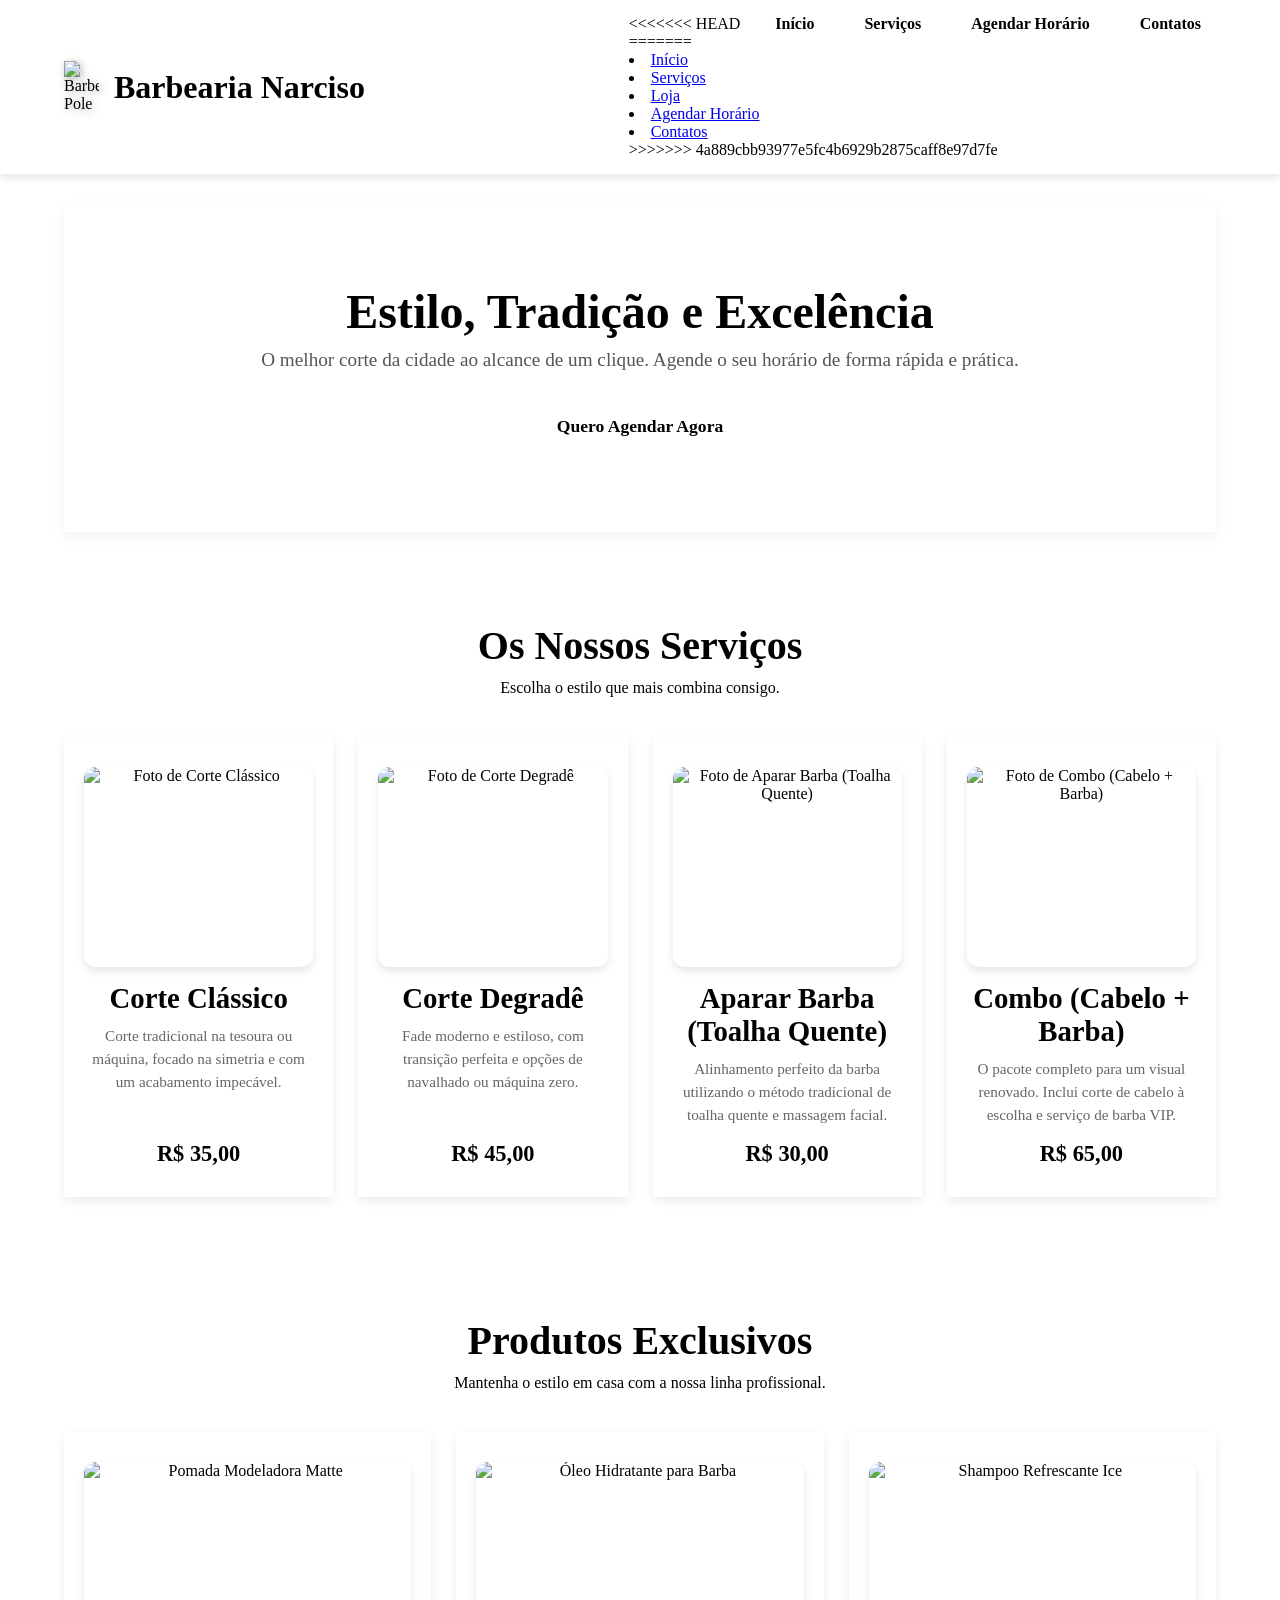
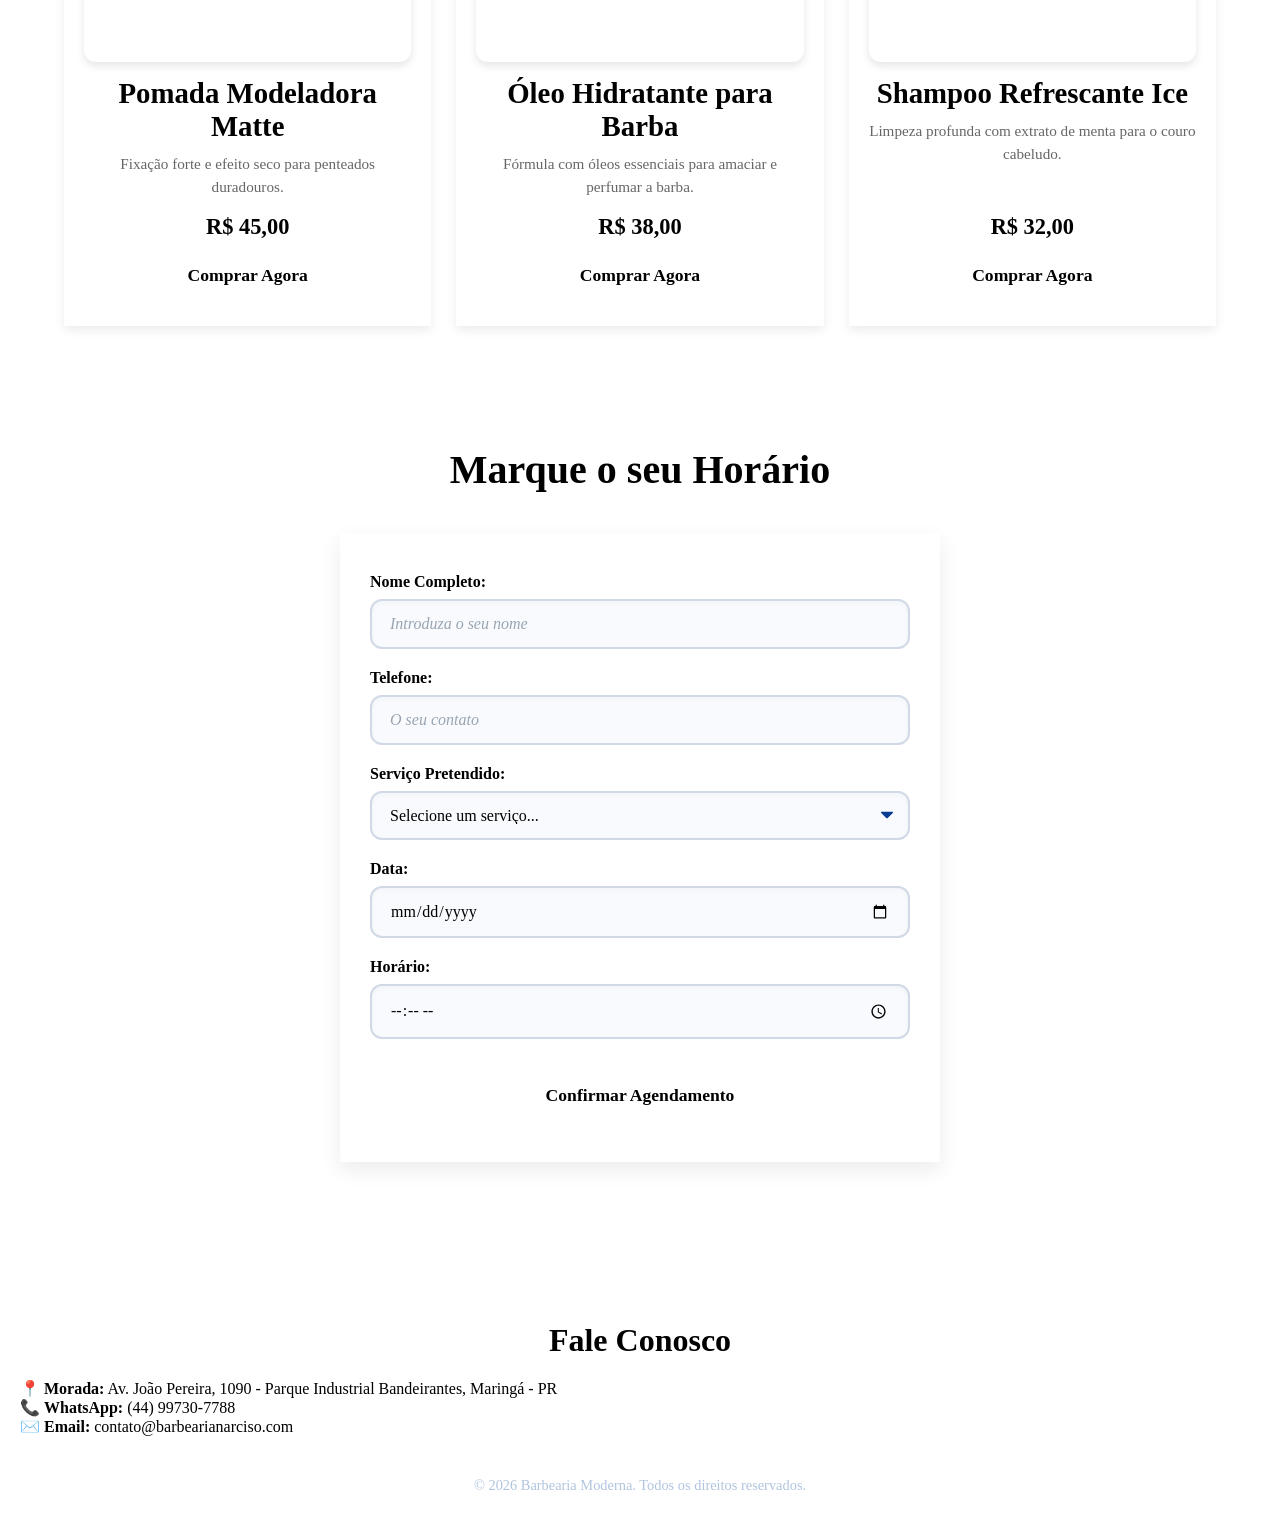
==== index.html @ 5c6522f2 "Sistema de Notificação via Email" ====
<!DOCTYPE html>
<html lang="pt-PT">
<head>
    <meta charset="UTF-8">
    <meta name="viewport" content="width=device-width, initial-scale=1.0">
    <title>Barbearia Narciso - Agendamento Online</title>
    
    <link rel="preconnect" href="https://fonts.googleapis.com">
    <link rel="preconnect" href="https://fonts.gstatic.com" crossorigin>
    <link href="https://fonts.googleapis.com/css2?family=Lato:ital,wght@0,400;0,700;1,400&family=Playfair+Display:ital,wght@0,400;0,700;1,700&display=swap" rel="stylesheet">
    
    <link rel="stylesheet" href="style.css">

    <script type="text/javascript" src="https://cdn.jsdelivr.net/npm/@emailjs/browser@3/dist/email.min.js"></script>
    <script type="text/javascript">
        (function(){
            emailjs.init("_nrp_WJ-PmppUIrSR");
   })();
</script>
</head>
<body>

    <header>
        <div class="logo">
    <img src="https://img.icons8.com/color/96/barber-pole.png" alt="Barber Pole" class="icone-barber">
    <h1>Barbearia Narciso</h1>
</div>
        <nav>
            <ul>
<<<<<<< HEAD
                <li><a href="#inicio">Início</a></li>
                <li><a href="#servicos">Serviços</a></li>
                <li><a href="#agendamento">Agendar Horário</a></li>
                <li><a href="#contatos">Contatos</a></li>
            </ul>
=======
    <li><a href="#inicio">Início</a></li>
    <li><a href="#servicos">Serviços</a></li>
    <li><a href="#loja">Loja</a></li> <li><a href="#agendamento">Agendar Horário</a></li>
    <li><a href="#contatos">Contatos</a></li>
</ul>
>>>>>>> 4a889cbb93977e5fc4b6929b2875caff8e97d7fe
        </nav>
    </header>

    <main>
        <section id="inicio" class="hero">
            <div class="hero-conteudo">
                <h2>Estilo, Tradição e Excelência</h2>
                <p>O melhor corte da cidade ao alcance de um clique. Agende o seu horário de forma rápida e prática.</p>
                <a href="#agendamento" class="botao">Quero Agendar Agora</a>
            </div>
        </section>

        <section id="servicos">
            <h2>Os Nossos Serviços</h2>
            <p>Escolha o estilo que mais combina consigo.</p>
            <div id="lista-servicos" class="grid-servicos">
                </div>
        </section>

        <section id="loja" style="background-color: var(--cor-branca); border-top: 5px solid var(--cor-vermelha);">
            <h2>Produtos Exclusivos</h2>
            <p>Mantenha o estilo em casa com a nossa linha profissional.</p>
            
            <div id="vitrine-produtos" class="grid-servicos">
                </div>
        </section>

        <section id="agendamento">
            <h2>Marque o seu Horário</h2>
            <form id="form-agendamento">
                
                <div class="grupo-input">
                    <label for="nome">Nome Completo:</label>
                    <input type="text" id="nome" name="nome" placeholder="Introduza o seu nome" required>
                </div>

                <div class="grupo-input">
                    <label for="telefone">Telefone:</label>
                    <input type="tel" id="telefone" name="telefone" placeholder="O seu contato" required>
                </div>

                <div class="grupo-input">
                    <label for="servico-escolhido">Serviço Pretendido:</label>
                    <select id="servico-escolhido" name="servico-escolhido" required>
                        <option value="" disabled selected>Selecione um serviço...</option>
                        <option value="corte-classico">Corte Clássico</option>
                        <option value="corte-degrade">Corte Degradê</option>
                        <option value="barba">Aparar Barba (Toalha Quente)</option>
                        <option value="combo">Combo (Cabelo + Barba)</option>
                    </select>
                </div>

                <div class="grupo-input">
                    <label for="data">Data:</label>
                    <input type="date" id="data" name="data" required>
                </div>

                <div class="grupo-input">
                    <label for="hora">Horário:</label>
                    <input type="time" id="hora" name="hora" required>
                </div>

                <button type="submit" class="botao-submit">Confirmar Agendamento</button>
            </form>
        </section>
    </main>

    <footer id="contatos">
        <div class="info-rodape">
            <h2>Fale Conosco</h2>
            <div class="lista-contatos">
                <p>📍 <strong>Morada:</strong> Av. João Pereira, 1090 - Parque Industrial Bandeirantes, Maringá - PR</p>
                <p>📞 <strong>WhatsApp:</strong> (44) 99730-7788</p>
                <p>✉️ <strong>Email:</strong> contato@barbearianarciso.com</p>
            </div>
            <p class="direitos">
    &copy; <a href="admin.html" class="link-secreto">2026</a> Barbearia Moderna. Todos os direitos reservados.
</p>
        </div>
    </footer>

    <script src="script.js"></script>
</body>
</html>
---- style.css ----
<<<<<<< HEAD
:root {
    --cor-branca: #ffffff;
    --cor-fundo: #f4f7f6;
    --cor-azul: #0a3d91;
    --cor-vermelha: #d32f2f;
    --cor-texto: #333333;
    --arredondamento: 16px;
    --arredondamento-botao: 30px;
    
    --fonte-titulos: 'Playfair Display', serif;
    --fonte-textos: 'Lato', sans-serif;
}

* {
    margin: 0;
    padding: 0;
    box-sizing: border-box;
}

html {
    scroll-behavior: smooth;
}

body {
    background-color: var(--cor-fundo);
    color: var(--cor-texto);
    font-family: var(--fonte-textos);
}

h1, h2, h3 {
    font-family: var(--fonte-titulos);
}

header {
    background-color: var(--cor-azul);
    color: var(--cor-branca);
    padding: 15px 5%;
    display: flex;
    justify-content: space-between;
    align-items: center;
    box-shadow: 0 4px 8px rgba(0,0,0,0.1);
    position: sticky;
    top: 0;
    z-index: 100;
}

.logo {
    display: flex;
    align-items: center;
    gap: 15px; 
}

.icone-barber {
    width: 35px; 
    height: auto;
    filter: drop-shadow(2px 2px 4px rgba(0,0,0,0.3)); 
}

header nav ul {
    list-style: none;
    display: flex;
    gap: 20px;
}

header nav ul li a {
    color: var(--cor-branca);
    text-decoration: none;
    font-weight: bold;
    padding: 10px 15px;
    border-radius: var(--arredondamento);
    transition: background-color 0.3s ease;
}

header nav ul li a:hover {
    background-color: var(--cor-vermelha);
}

section {
    padding: 60px 5%;
    text-align: center;
}

section h2 {
    color: var(--cor-azul);
    margin-bottom: 10px;
    font-size: 2.5rem;
}

.hero {
    background-color: var(--cor-branca);
    padding: 80px 5%;
    margin: 30px 5%;
    border-radius: var(--arredondamento);
    box-shadow: 0 5px 15px rgba(0,0,0,0.05);
    border-top: 6px solid var(--cor-vermelha);
}

.hero-conteudo h2 {
    font-size: 3rem;
}

.hero-conteudo p {
    font-size: 1.2rem;
    margin-bottom: 30px;
    color: #555;
}

.botao {
    display: inline-block;
    background-color: var(--cor-vermelha);
    color: var(--cor-branca);
    text-decoration: none;
    padding: 15px 35px;
    font-size: 1.1rem;
    font-weight: bold;
    border-radius: var(--arredondamento-botao);
    transition: transform 0.2s, background-color 0.2s;
}

.botao:hover {
    background-color: #b71c1c;
    transform: scale(1.05);
}

.grid-servicos {
    display: grid;
    grid-template-columns: repeat(auto-fit, minmax(250px, 1fr));
    gap: 25px;
    margin-top: 40px;
}

.card-servico {
    background-color: var(--cor-branca);
    padding: 30px 20px;
    border-radius: var(--arredondamento);
    box-shadow: 0 4px 10px rgba(0,0,0,0.08);
    border-bottom: 5px solid var(--cor-azul);
    transition: transform 0.3s;
    display: flex;
    flex-direction: column;
}

.card-servico:hover {
    transform: translateY(-8px);
}

.card-servico img {
    width: 100%;
    height: 200px;
    object-fit: cover;
    border-radius: 12px;
    margin-bottom: 15px;
    box-shadow: 0 4px 8px rgba(0,0,0,0.1);
}

.card-servico h3 {
    color: var(--cor-vermelha);
    margin-bottom: 10px;
    font-size: 1.8rem;
}

.descricao-card {
    font-size: 0.95rem;
    color: #666;
    margin-bottom: 15px;
    line-height: 1.5;
    flex-grow: 1; 
}

.card-servico p.preco {
    font-size: 1.4rem;
    font-weight: bold;
    color: var(--cor-azul);
}

#agendamento form {
    background-color: var(--cor-branca);
    max-width: 600px;
    margin: 40px auto 0;
    padding: 40px 30px;
    border-radius: var(--arredondamento);
    box-shadow: 0 8px 20px rgba(0,0,0,0.08);
    text-align: left;
    border-top: 6px solid var(--cor-azul);
}

.grupo-input {
    margin-bottom: 20px;
    display: flex;
    flex-direction: column;
}

.grupo-input label {
    margin-bottom: 8px;
    font-weight: bold;
    color: var(--cor-azul);
}

.grupo-input input, 
.grupo-input select {
    width: 100%;
    padding: 14px 18px;
    background-color: #f8fafd;
    border: 2px solid #d1d9e6;
    border-radius: 12px;
    font-size: 1rem;
    color: var(--cor-texto);
    font-family: var(--fonte-textos);
    outline: none;
    box-shadow: inset 0 2px 5px rgba(0,0,0,0.03);
    transition: all 0.3s ease;
}

.grupo-input input::placeholder {
    color: #9aa5b1;
    font-style: italic;
}

.grupo-input input:focus, 
.grupo-input select:focus {
    background-color: var(--cor-branca);
    border-color: var(--cor-azul);
    box-shadow: 0 0 0 4px rgba(10, 61, 145, 0.15), 0 4px 8px rgba(0,0,0,0.1);
    transform: translateY(-2px);
}

.grupo-input select {
    cursor: pointer;
    appearance: none;
    background-image: url("data:image/svg+xml;charset=US-ASCII,%3Csvg%20xmlns%3D%22http%3A%2F%2Fwww.w3.org%2F2000%2Fsvg%22%20width%3D%22292.4%22%20height%3D%22292.4%22%3E%3Cpath%20fill%3D%22%230a3d91%22%20d%3D%22M287%2069.4a17.6%2017.6%200%200%200-13-5.4H18.4c-5%200-9.3%201.8-12.9%205.4A17.6%2017.6%200%200%200%200%2082.2c0%205%201.8%209.3%205.4%2012.9l128%20127.9c3.6%203.6%207.8%205.4%2012.8%205.4s9.2-1.8%2012.8-5.4L287%2095c3.5-3.5%205.4-7.8%205.4-12.8%200-5-1.9-9.2-5.5-12.8z%22%2F%3E%3C%2Fsvg%3E");
    background-repeat: no-repeat;
    background-position: right 15px top 50%;
    background-size: 12px auto;
}

.botao-submit {
    width: 100%;
    background-color: var(--cor-azul);
    color: var(--cor-branca);
    border: none;
    padding: 16px;
    font-size: 1.1rem;
    font-weight: bold;
    border-radius: var(--arredondamento-botao);
    cursor: pointer;
    transition: background-color 0.3s, transform 0.2s;
    margin-top: 10px;
    font-family: var(--fonte-textos);
}

.botao-submit:hover {
    background-color: #062a66;
    transform: scale(1.02);
}

footer {
    background-color: var(--cor-azul);
    color: var(--cor-branca);
    padding: 40px 20px 20px;
    margin-top: 60px;
    border-top: 5px solid var(--cor-vermelha);
}

footer h2 {
    color: var(--cor-branca);
    font-size: 2rem;
    margin-bottom: 20px;
    text-align: center;
}

.lista-contactos {
    max-width: 600px;
    margin: 0 auto 30px;
    display: flex;
    flex-direction: column;
    gap: 12px;
    font-size: 1.1rem;
}

.lista-contactos p {
    background-color: rgba(255, 255, 255, 0.1);
    padding: 10px 20px;
    border-radius: 8px;
}

.direitos {
    text-align: center;
    font-size: 0.9rem;
    color: #b0c4de;
    margin-top: 20px;
    border-top: 1px solid rgba(255, 255, 255, 0.2);
    padding-top: 20px;
}

.link-secreto {
    color: inherit;
    text-decoration: none;
    cursor: default;
}

html, body {
    overflow-x: hidden;
    max-width: 100%;
}

/* Correção para celular e tablet */
@media (max-width: 768px) {
    
    header {
        flex-direction: column;
        gap: 15px;
        padding: 15px 2%;
        text-align: center;
    }

    header nav ul {
        flex-wrap: wrap;
        justify-content: center;
        gap: 10px;
    }

    header nav ul li a {
        font-size: 0.9rem;
        padding: 8px 12px;
    }

    .hero-conteudo h2 {
        font-size: 2.2rem;
    }
    
    #agendamento form {
        padding: 30px 20px;
    }
}
=======
:root {
    --cor-branca: #ffffff;
    --cor-fundo: #f4f7f6;
    --cor-azul: #0a3d91;
    --cor-vermelha: #d32f2f;
    --cor-texto: #333333;
    --arredondamento: 16px;
    --arredondamento-botao: 30px;
    
    --fonte-titulos: 'Playfair Display', serif;
    --fonte-textos: 'Lato', sans-serif;
}

* {
    margin: 0;
    padding: 0;
    box-sizing: border-box;
}

html {
    scroll-behavior: smooth;
}

body {
    background-color: var(--cor-fundo);
    color: var(--cor-texto);
    font-family: var(--fonte-textos);
}

h1, h2, h3 {
    font-family: var(--fonte-titulos);
}

header {
    background-color: var(--cor-azul);
    color: var(--cor-branca);
    padding: 15px 5%;
    display: flex;
    justify-content: space-between;
    align-items: center;
    box-shadow: 0 4px 8px rgba(0,0,0,0.1);
    position: sticky;
    top: 0;
    z-index: 100;
}

.logo {
    display: flex;
    align-items: center;
    gap: 15px; 
}

.icone-barber {
    width: 35px; 
    height: auto;
    filter: drop-shadow(2px 2px 4px rgba(0,0,0,0.3)); 
}

header nav ul {
    list-style: none;
    display: flex;
    gap: 20px;
}

header nav ul li a {
    color: var(--cor-branca);
    text-decoration: none;
    font-weight: bold;
    padding: 10px 15px;
    border-radius: var(--arredondamento);
    transition: background-color 0.3s ease;
}

header nav ul li a:hover {
    background-color: var(--cor-vermelha);
}

section {
    padding: 60px 5%;
    text-align: center;
}

section h2 {
    color: var(--cor-azul);
    margin-bottom: 10px;
    font-size: 2.5rem;
}

.hero {
    background-color: var(--cor-branca);
    padding: 80px 5%;
    margin: 30px 5%;
    border-radius: var(--arredondamento);
    box-shadow: 0 5px 15px rgba(0,0,0,0.05);
    border-top: 6px solid var(--cor-vermelha);
}

.hero-conteudo h2 {
    font-size: 3rem;
}

.hero-conteudo p {
    font-size: 1.2rem;
    margin-bottom: 30px;
    color: #555;
}

.botao {
    display: inline-block;
    background-color: var(--cor-vermelha);
    color: var(--cor-branca);
    text-decoration: none;
    padding: 15px 35px;
    font-size: 1.1rem;
    font-weight: bold;
    border-radius: var(--arredondamento-botao);
    transition: transform 0.2s, background-color 0.2s;
}

.botao:hover {
    background-color: #b71c1c;
    transform: scale(1.05);
}

.grid-servicos {
    display: grid;
    grid-template-columns: repeat(auto-fit, minmax(250px, 1fr));
    gap: 25px;
    margin-top: 40px;
}

.card-servico {
    background-color: var(--cor-branca);
    padding: 30px 20px;
    border-radius: var(--arredondamento);
    box-shadow: 0 4px 10px rgba(0,0,0,0.08);
    border-bottom: 5px solid var(--cor-azul);
    transition: transform 0.3s;
    display: flex;
    flex-direction: column;
}

.card-servico:hover {
    transform: translateY(-8px);
}

.card-servico img {
    width: 100%;
    height: 200px;
    object-fit: cover;
    border-radius: 12px;
    margin-bottom: 15px;
    box-shadow: 0 4px 8px rgba(0,0,0,0.1);
}

.card-servico h3 {
    color: var(--cor-vermelha);
    margin-bottom: 10px;
    font-size: 1.8rem;
}

.descricao-card {
    font-size: 0.95rem;
    color: #666;
    margin-bottom: 15px;
    line-height: 1.5;
    flex-grow: 1; 
}

.card-servico p.preco {
    font-size: 1.4rem;
    font-weight: bold;
    color: var(--cor-azul);
}

#agendamento form {
    background-color: var(--cor-branca);
    max-width: 600px;
    margin: 40px auto 0;
    padding: 40px 30px;
    border-radius: var(--arredondamento);
    box-shadow: 0 8px 20px rgba(0,0,0,0.08);
    text-align: left;
    border-top: 6px solid var(--cor-azul);
}

.grupo-input {
    margin-bottom: 20px;
    display: flex;
    flex-direction: column;
}

.grupo-input label {
    margin-bottom: 8px;
    font-weight: bold;
    color: var(--cor-azul);
}

.grupo-input input, 
.grupo-input select {
    width: 100%;
    padding: 14px 18px;
    background-color: #f8fafd;
    border: 2px solid #d1d9e6;
    border-radius: 12px;
    font-size: 1rem;
    color: var(--cor-texto);
    font-family: var(--fonte-textos);
    outline: none;
    box-shadow: inset 0 2px 5px rgba(0,0,0,0.03);
    transition: all 0.3s ease;
}

.grupo-input input::placeholder {
    color: #9aa5b1;
    font-style: italic;
}

.grupo-input input:focus, 
.grupo-input select:focus {
    background-color: var(--cor-branca);
    border-color: var(--cor-azul);
    box-shadow: 0 0 0 4px rgba(10, 61, 145, 0.15), 0 4px 8px rgba(0,0,0,0.1);
    transform: translateY(-2px);
}

.grupo-input select {
    cursor: pointer;
    appearance: none;
    background-image: url("data:image/svg+xml;charset=US-ASCII,%3Csvg%20xmlns%3D%22http%3A%2F%2Fwww.w3.org%2F2000%2Fsvg%22%20width%3D%22292.4%22%20height%3D%22292.4%22%3E%3Cpath%20fill%3D%22%230a3d91%22%20d%3D%22M287%2069.4a17.6%2017.6%200%200%200-13-5.4H18.4c-5%200-9.3%201.8-12.9%205.4A17.6%2017.6%200%200%200%200%2082.2c0%205%201.8%209.3%205.4%2012.9l128%20127.9c3.6%203.6%207.8%205.4%2012.8%205.4s9.2-1.8%2012.8-5.4L287%2095c3.5-3.5%205.4-7.8%205.4-12.8%200-5-1.9-9.2-5.5-12.8z%22%2F%3E%3C%2Fsvg%3E");
    background-repeat: no-repeat;
    background-position: right 15px top 50%;
    background-size: 12px auto;
}

.botao-submit {
    width: 100%;
    background-color: var(--cor-azul);
    color: var(--cor-branca);
    border: none;
    padding: 16px;
    font-size: 1.1rem;
    font-weight: bold;
    border-radius: var(--arredondamento-botao);
    cursor: pointer;
    transition: background-color 0.3s, transform 0.2s;
    margin-top: 10px;
    font-family: var(--fonte-textos);
}

.botao-submit:hover {
    background-color: #062a66;
    transform: scale(1.02);
}

footer {
    background-color: var(--cor-azul);
    color: var(--cor-branca);
    padding: 40px 20px 20px;
    margin-top: 60px;
    border-top: 5px solid var(--cor-vermelha);
}

footer h2 {
    color: var(--cor-branca);
    font-size: 2rem;
    margin-bottom: 20px;
    text-align: center;
}

.lista-contactos {
    max-width: 600px;
    margin: 0 auto 30px;
    display: flex;
    flex-direction: column;
    gap: 12px;
    font-size: 1.1rem;
}

.lista-contactos p {
    background-color: rgba(255, 255, 255, 0.1);
    padding: 10px 20px;
    border-radius: 8px;
}

.direitos {
    text-align: center;
    font-size: 0.9rem;
    color: #b0c4de;
    margin-top: 20px;
    border-top: 1px solid rgba(255, 255, 255, 0.2);
    padding-top: 20px;
}

.link-secreto {
    color: inherit;
    text-decoration: none;
    cursor: default;
}
>>>>>>> 4a889cbb93977e5fc4b6929b2875caff8e97d7fe
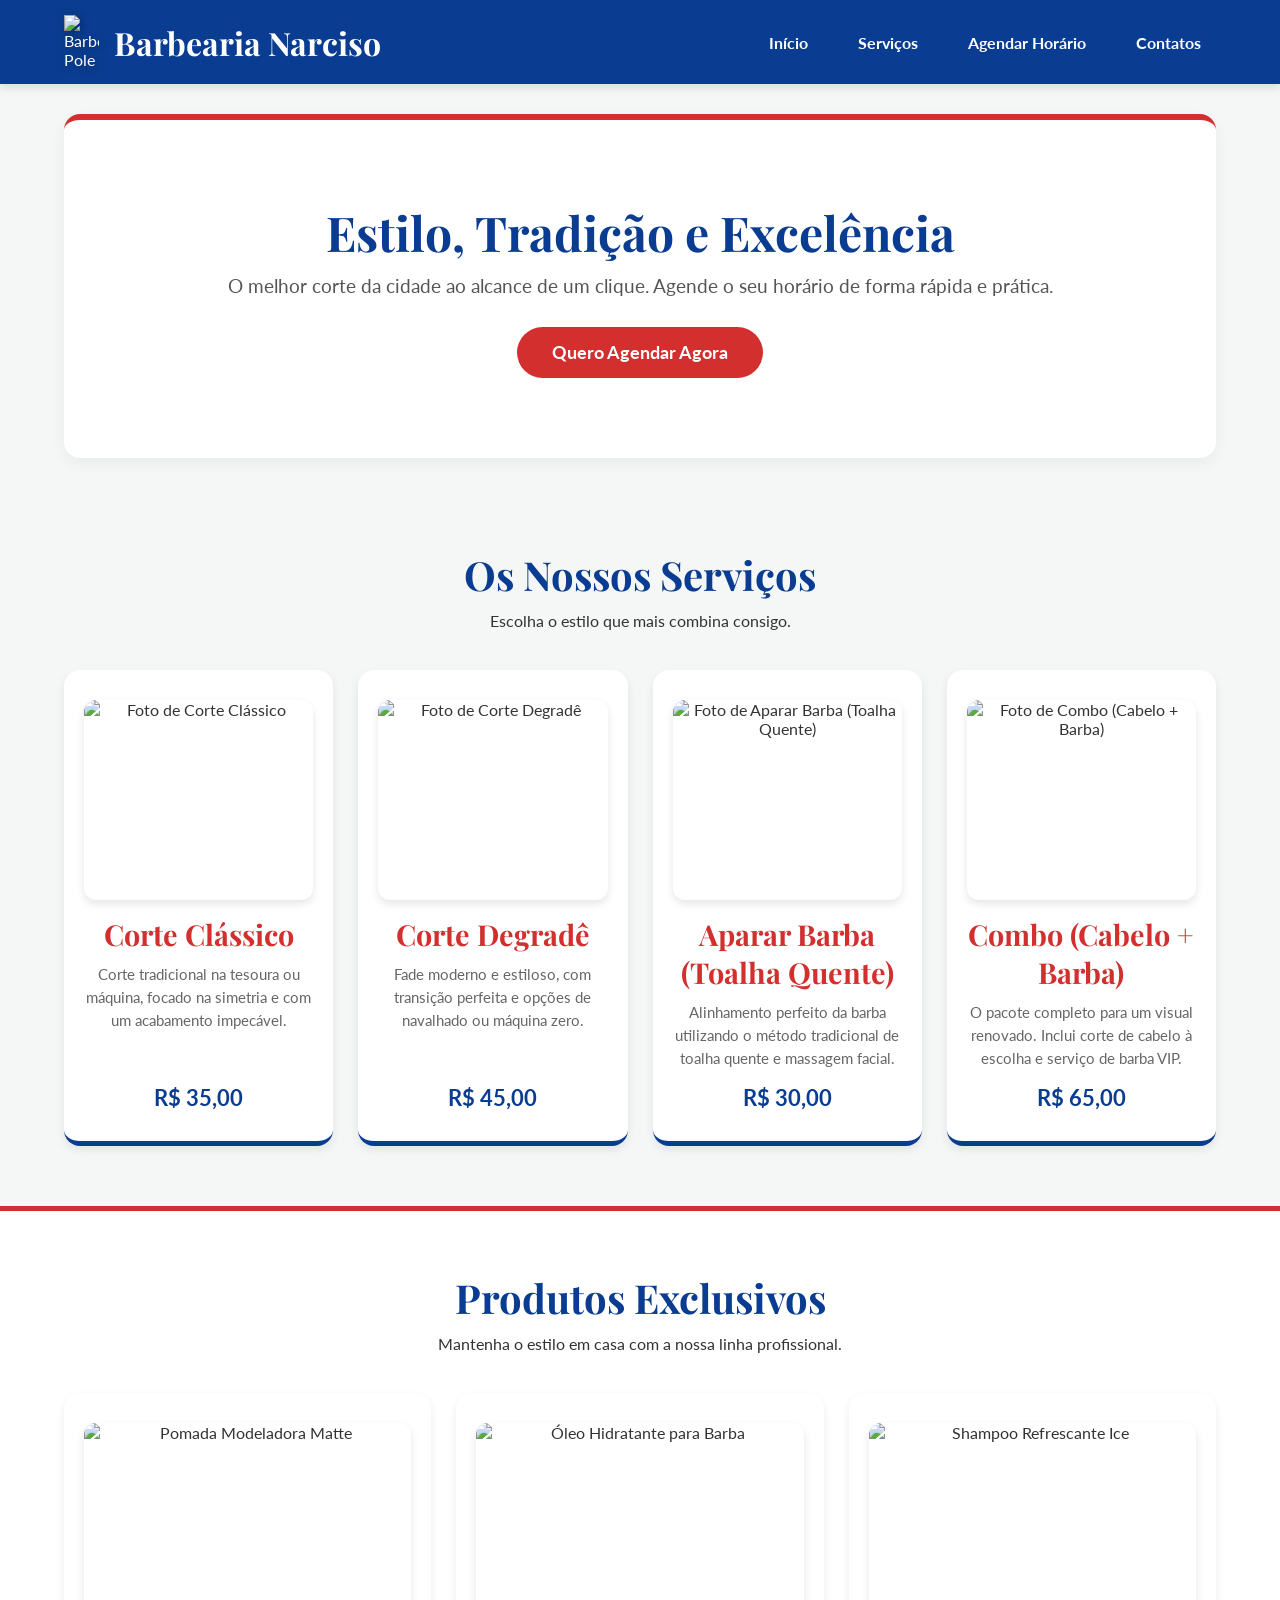
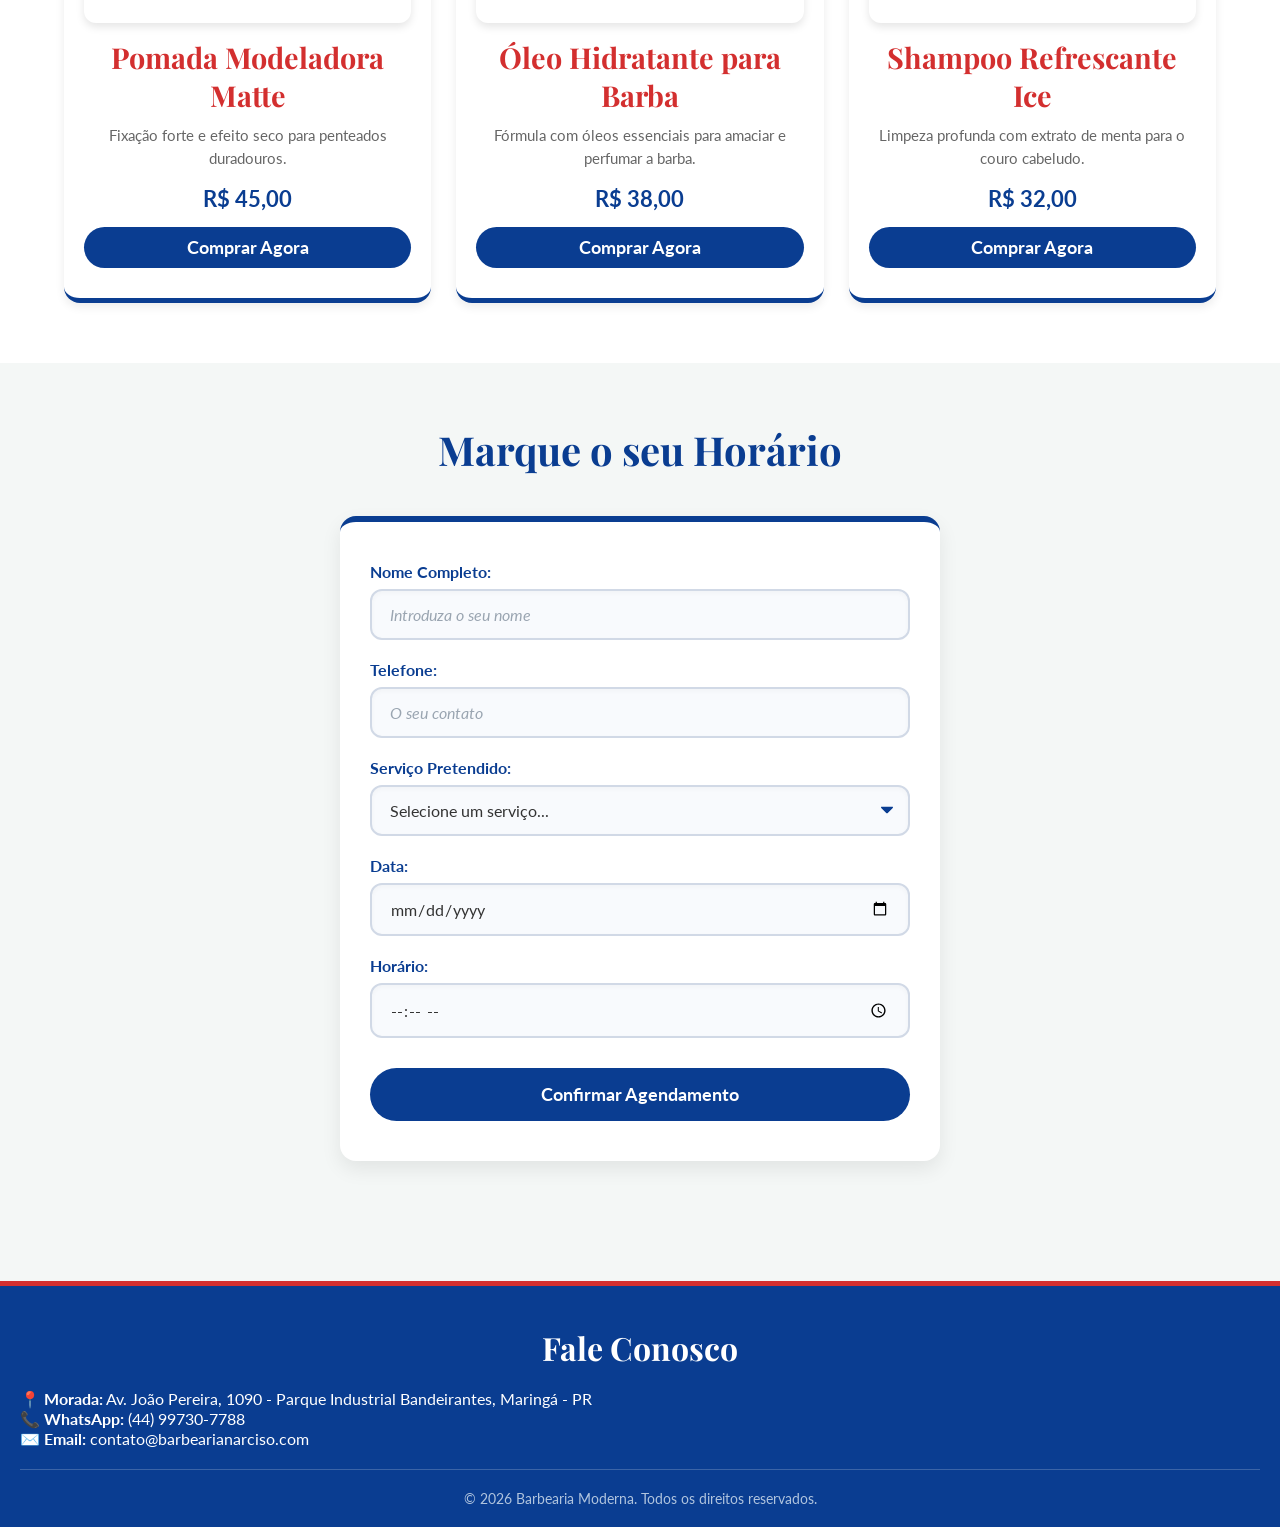
==== commit a3a9f514: "Correção em index.html" ====
--- a/index.html
+++ b/index.html
@@ -27,19 +27,11 @@
 </div>
         <nav>
             <ul>
-<<<<<<< HEAD
                 <li><a href="#inicio">Início</a></li>
                 <li><a href="#servicos">Serviços</a></li>
                 <li><a href="#agendamento">Agendar Horário</a></li>
                 <li><a href="#contatos">Contatos</a></li>
             </ul>
-=======
-    <li><a href="#inicio">Início</a></li>
-    <li><a href="#servicos">Serviços</a></li>
-    <li><a href="#loja">Loja</a></li> <li><a href="#agendamento">Agendar Horário</a></li>
-    <li><a href="#contatos">Contatos</a></li>
-</ul>
->>>>>>> 4a889cbb93977e5fc4b6929b2875caff8e97d7fe
         </nav>
     </header>
 
--- a/style.css
+++ b/style.css
@@ -1,339 +1,3 @@
-<<<<<<< HEAD
-:root {
-    --cor-branca: #ffffff;
-    --cor-fundo: #f4f7f6;
-    --cor-azul: #0a3d91;
-    --cor-vermelha: #d32f2f;
-    --cor-texto: #333333;
-    --arredondamento: 16px;
-    --arredondamento-botao: 30px;
-    
-    --fonte-titulos: 'Playfair Display', serif;
-    --fonte-textos: 'Lato', sans-serif;
-}
-
-* {
-    margin: 0;
-    padding: 0;
-    box-sizing: border-box;
-}
-
-html {
-    scroll-behavior: smooth;
-}
-
-body {
-    background-color: var(--cor-fundo);
-    color: var(--cor-texto);
-    font-family: var(--fonte-textos);
-}
-
-h1, h2, h3 {
-    font-family: var(--fonte-titulos);
-}
-
-header {
-    background-color: var(--cor-azul);
-    color: var(--cor-branca);
-    padding: 15px 5%;
-    display: flex;
-    justify-content: space-between;
-    align-items: center;
-    box-shadow: 0 4px 8px rgba(0,0,0,0.1);
-    position: sticky;
-    top: 0;
-    z-index: 100;
-}
-
-.logo {
-    display: flex;
-    align-items: center;
-    gap: 15px; 
-}
-
-.icone-barber {
-    width: 35px; 
-    height: auto;
-    filter: drop-shadow(2px 2px 4px rgba(0,0,0,0.3)); 
-}
-
-header nav ul {
-    list-style: none;
-    display: flex;
-    gap: 20px;
-}
-
-header nav ul li a {
-    color: var(--cor-branca);
-    text-decoration: none;
-    font-weight: bold;
-    padding: 10px 15px;
-    border-radius: var(--arredondamento);
-    transition: background-color 0.3s ease;
-}
-
-header nav ul li a:hover {
-    background-color: var(--cor-vermelha);
-}
-
-section {
-    padding: 60px 5%;
-    text-align: center;
-}
-
-section h2 {
-    color: var(--cor-azul);
-    margin-bottom: 10px;
-    font-size: 2.5rem;
-}
-
-.hero {
-    background-color: var(--cor-branca);
-    padding: 80px 5%;
-    margin: 30px 5%;
-    border-radius: var(--arredondamento);
-    box-shadow: 0 5px 15px rgba(0,0,0,0.05);
-    border-top: 6px solid var(--cor-vermelha);
-}
-
-.hero-conteudo h2 {
-    font-size: 3rem;
-}
-
-.hero-conteudo p {
-    font-size: 1.2rem;
-    margin-bottom: 30px;
-    color: #555;
-}
-
-.botao {
-    display: inline-block;
-    background-color: var(--cor-vermelha);
-    color: var(--cor-branca);
-    text-decoration: none;
-    padding: 15px 35px;
-    font-size: 1.1rem;
-    font-weight: bold;
-    border-radius: var(--arredondamento-botao);
-    transition: transform 0.2s, background-color 0.2s;
-}
-
-.botao:hover {
-    background-color: #b71c1c;
-    transform: scale(1.05);
-}
-
-.grid-servicos {
-    display: grid;
-    grid-template-columns: repeat(auto-fit, minmax(250px, 1fr));
-    gap: 25px;
-    margin-top: 40px;
-}
-
-.card-servico {
-    background-color: var(--cor-branca);
-    padding: 30px 20px;
-    border-radius: var(--arredondamento);
-    box-shadow: 0 4px 10px rgba(0,0,0,0.08);
-    border-bottom: 5px solid var(--cor-azul);
-    transition: transform 0.3s;
-    display: flex;
-    flex-direction: column;
-}
-
-.card-servico:hover {
-    transform: translateY(-8px);
-}
-
-.card-servico img {
-    width: 100%;
-    height: 200px;
-    object-fit: cover;
-    border-radius: 12px;
-    margin-bottom: 15px;
-    box-shadow: 0 4px 8px rgba(0,0,0,0.1);
-}
-
-.card-servico h3 {
-    color: var(--cor-vermelha);
-    margin-bottom: 10px;
-    font-size: 1.8rem;
-}
-
-.descricao-card {
-    font-size: 0.95rem;
-    color: #666;
-    margin-bottom: 15px;
-    line-height: 1.5;
-    flex-grow: 1; 
-}
-
-.card-servico p.preco {
-    font-size: 1.4rem;
-    font-weight: bold;
-    color: var(--cor-azul);
-}
-
-#agendamento form {
-    background-color: var(--cor-branca);
-    max-width: 600px;
-    margin: 40px auto 0;
-    padding: 40px 30px;
-    border-radius: var(--arredondamento);
-    box-shadow: 0 8px 20px rgba(0,0,0,0.08);
-    text-align: left;
-    border-top: 6px solid var(--cor-azul);
-}
-
-.grupo-input {
-    margin-bottom: 20px;
-    display: flex;
-    flex-direction: column;
-}
-
-.grupo-input label {
-    margin-bottom: 8px;
-    font-weight: bold;
-    color: var(--cor-azul);
-}
-
-.grupo-input input, 
-.grupo-input select {
-    width: 100%;
-    padding: 14px 18px;
-    background-color: #f8fafd;
-    border: 2px solid #d1d9e6;
-    border-radius: 12px;
-    font-size: 1rem;
-    color: var(--cor-texto);
-    font-family: var(--fonte-textos);
-    outline: none;
-    box-shadow: inset 0 2px 5px rgba(0,0,0,0.03);
-    transition: all 0.3s ease;
-}
-
-.grupo-input input::placeholder {
-    color: #9aa5b1;
-    font-style: italic;
-}
-
-.grupo-input input:focus, 
-.grupo-input select:focus {
-    background-color: var(--cor-branca);
-    border-color: var(--cor-azul);
-    box-shadow: 0 0 0 4px rgba(10, 61, 145, 0.15), 0 4px 8px rgba(0,0,0,0.1);
-    transform: translateY(-2px);
-}
-
-.grupo-input select {
-    cursor: pointer;
-    appearance: none;
-    background-image: url("data:image/svg+xml;charset=US-ASCII,%3Csvg%20xmlns%3D%22http%3A%2F%2Fwww.w3.org%2F2000%2Fsvg%22%20width%3D%22292.4%22%20height%3D%22292.4%22%3E%3Cpath%20fill%3D%22%230a3d91%22%20d%3D%22M287%2069.4a17.6%2017.6%200%200%200-13-5.4H18.4c-5%200-9.3%201.8-12.9%205.4A17.6%2017.6%200%200%200%200%2082.2c0%205%201.8%209.3%205.4%2012.9l128%20127.9c3.6%203.6%207.8%205.4%2012.8%205.4s9.2-1.8%2012.8-5.4L287%2095c3.5-3.5%205.4-7.8%205.4-12.8%200-5-1.9-9.2-5.5-12.8z%22%2F%3E%3C%2Fsvg%3E");
-    background-repeat: no-repeat;
-    background-position: right 15px top 50%;
-    background-size: 12px auto;
-}
-
-.botao-submit {
-    width: 100%;
-    background-color: var(--cor-azul);
-    color: var(--cor-branca);
-    border: none;
-    padding: 16px;
-    font-size: 1.1rem;
-    font-weight: bold;
-    border-radius: var(--arredondamento-botao);
-    cursor: pointer;
-    transition: background-color 0.3s, transform 0.2s;
-    margin-top: 10px;
-    font-family: var(--fonte-textos);
-}
-
-.botao-submit:hover {
-    background-color: #062a66;
-    transform: scale(1.02);
-}
-
-footer {
-    background-color: var(--cor-azul);
-    color: var(--cor-branca);
-    padding: 40px 20px 20px;
-    margin-top: 60px;
-    border-top: 5px solid var(--cor-vermelha);
-}
-
-footer h2 {
-    color: var(--cor-branca);
-    font-size: 2rem;
-    margin-bottom: 20px;
-    text-align: center;
-}
-
-.lista-contactos {
-    max-width: 600px;
-    margin: 0 auto 30px;
-    display: flex;
-    flex-direction: column;
-    gap: 12px;
-    font-size: 1.1rem;
-}
-
-.lista-contactos p {
-    background-color: rgba(255, 255, 255, 0.1);
-    padding: 10px 20px;
-    border-radius: 8px;
-}
-
-.direitos {
-    text-align: center;
-    font-size: 0.9rem;
-    color: #b0c4de;
-    margin-top: 20px;
-    border-top: 1px solid rgba(255, 255, 255, 0.2);
-    padding-top: 20px;
-}
-
-.link-secreto {
-    color: inherit;
-    text-decoration: none;
-    cursor: default;
-}
-
-html, body {
-    overflow-x: hidden;
-    max-width: 100%;
-}
-
-/* Correção para celular e tablet */
-@media (max-width: 768px) {
-    
-    header {
-        flex-direction: column;
-        gap: 15px;
-        padding: 15px 2%;
-        text-align: center;
-    }
-
-    header nav ul {
-        flex-wrap: wrap;
-        justify-content: center;
-        gap: 10px;
-    }
-
-    header nav ul li a {
-        font-size: 0.9rem;
-        padding: 8px 12px;
-    }
-
-    .hero-conteudo h2 {
-        font-size: 2.2rem;
-    }
-    
-    #agendamento form {
-        padding: 30px 20px;
-    }
-}
-=======
 :root {
     --cor-branca: #ffffff;
     --cor-fundo: #f4f7f6;
@@ -632,5 +296,40 @@
     color: inherit;
     text-decoration: none;
     cursor: default;
-}
->>>>>>> 4a889cbb93977e5fc4b6929b2875caff8e97d7fe
+}
+
+html, body {
+    overflow-x: hidden;
+    max-width: 100%;
+}
+
+/* Correção para celular e tablet */
+@media (max-width: 768px) {
+    
+    header {
+        flex-direction: column;
+        gap: 15px;
+        padding: 15px 2%;
+        text-align: center;
+    }
+
+    header nav ul {
+        flex-wrap: wrap;
+        justify-content: center;
+        gap: 10px;
+    }
+
+    header nav ul li a {
+        font-size: 0.9rem;
+        padding: 8px 12px;
+    }
+
+    .hero-conteudo h2 {
+        font-size: 2.2rem;
+    }
+    
+    #agendamento form {
+        padding: 30px 20px;
+    }
+}
+
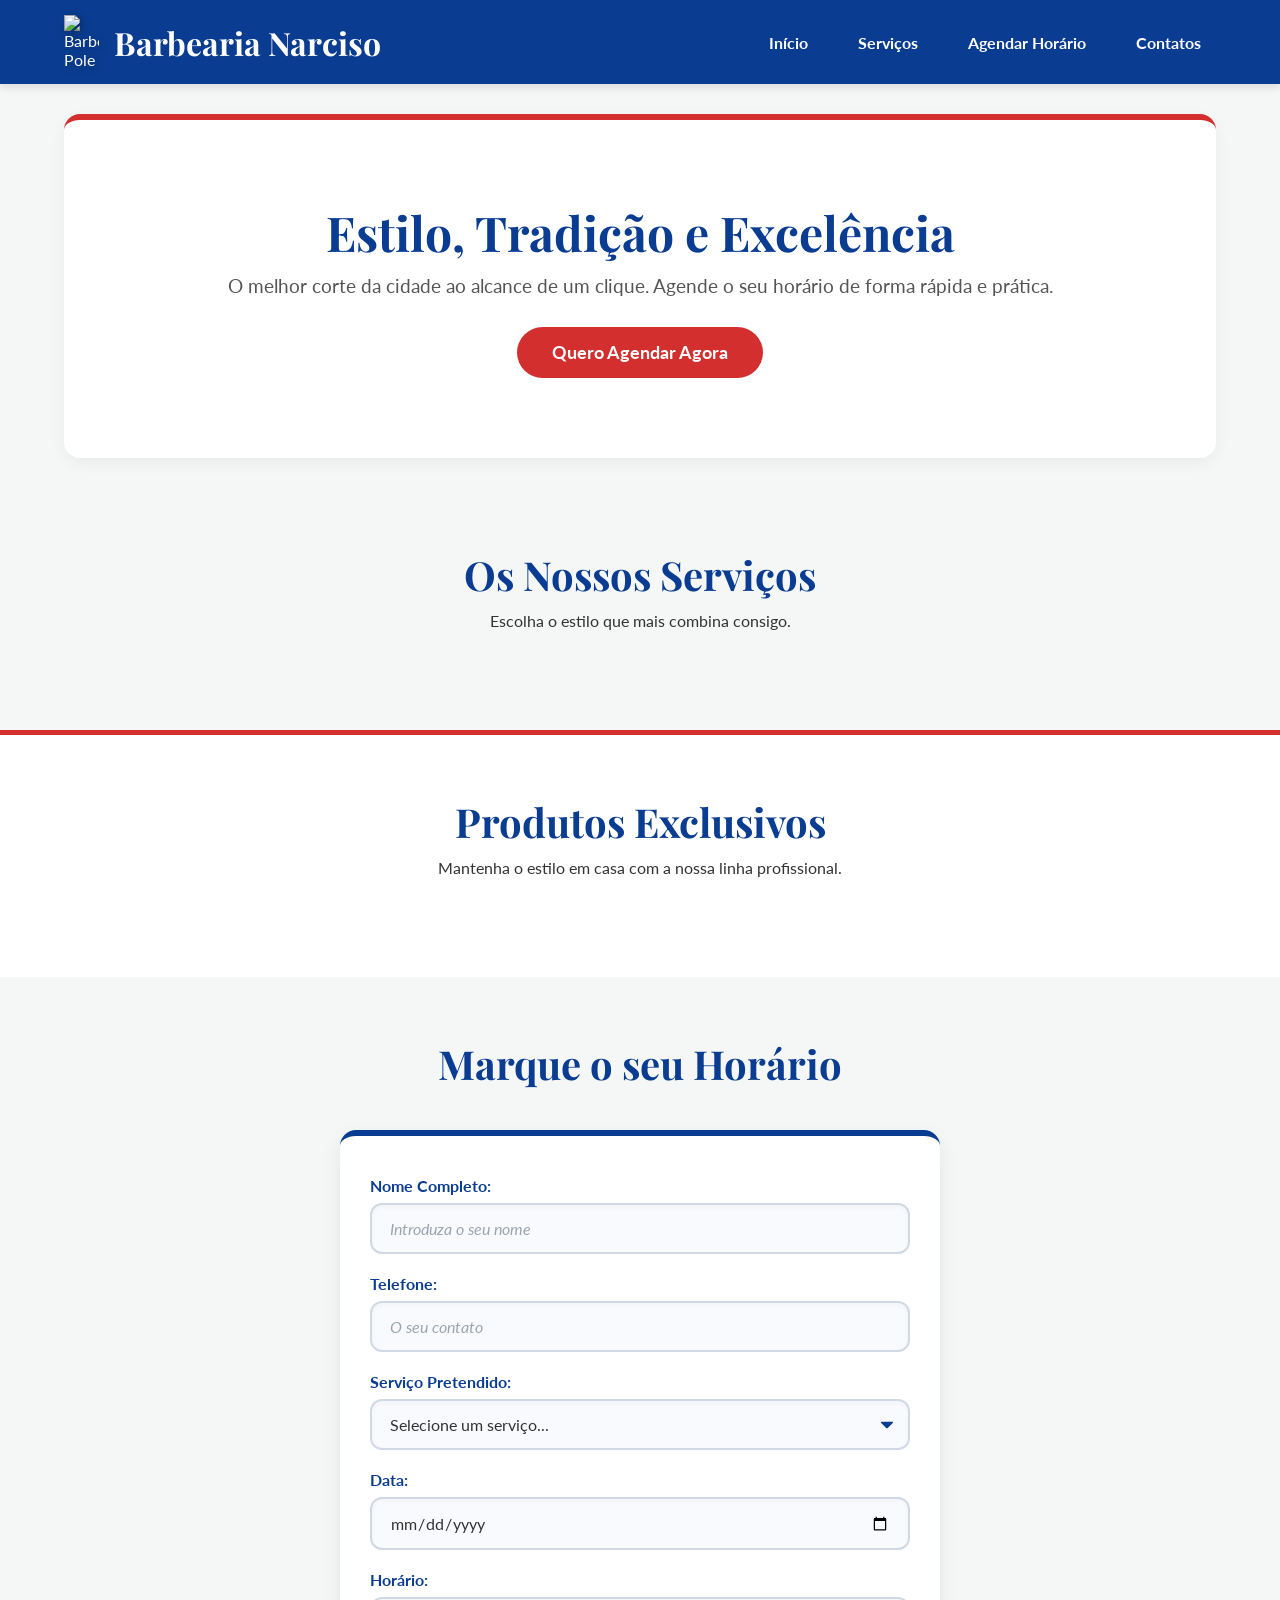
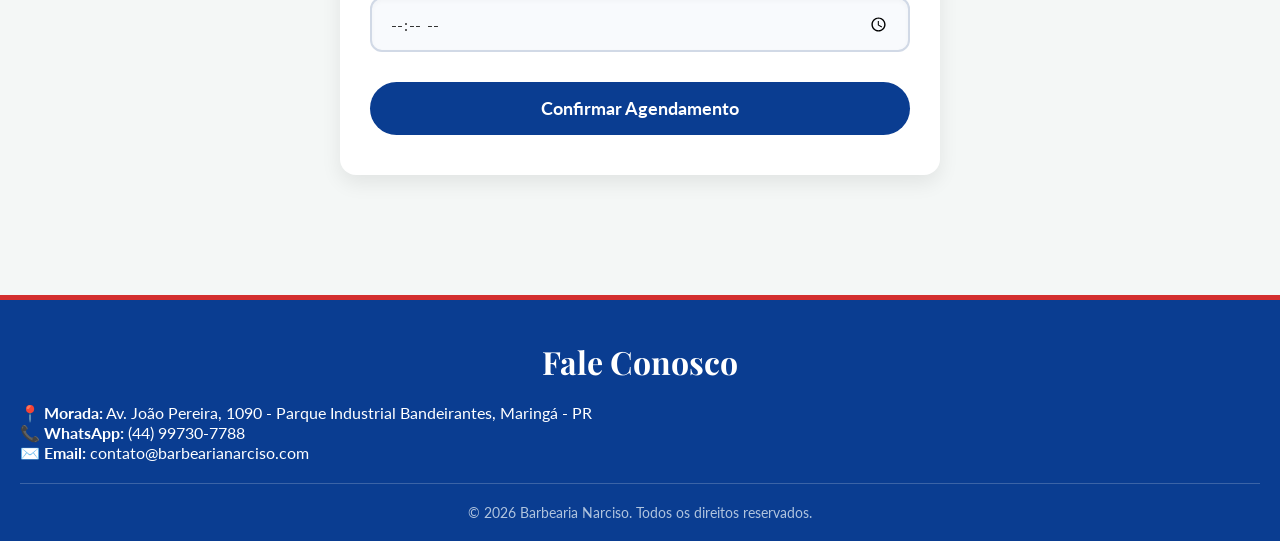
==== commit 54cabd40: "Correção de Gramática" ====
--- a/index.html
+++ b/index.html
@@ -91,7 +91,7 @@
 
                 <div class="grupo-input">
                     <label for="hora">Horário:</label>
-                    <input type="time" id="hora" name="hora" required>
+                    <input type="time" id="hora" name="hora" min="10:00" max="18:00" required>
                 </div>
 
                 <button type="submit" class="botao-submit">Confirmar Agendamento</button>
@@ -108,11 +108,11 @@
                 <p>✉️ <strong>Email:</strong> contato@barbearianarciso.com</p>
             </div>
             <p class="direitos">
-    &copy; <a href="admin.html" class="link-secreto">2026</a> Barbearia Moderna. Todos os direitos reservados.
+    &copy; <a href="admin.html" class="link-secreto">2026</a> Barbearia Narciso. Todos os direitos reservados.
 </p>
         </div>
     </footer>
 
-    <script src="script.js"></script>
+    <script type="module" src="script.js"></script>
 </body>
 </html>
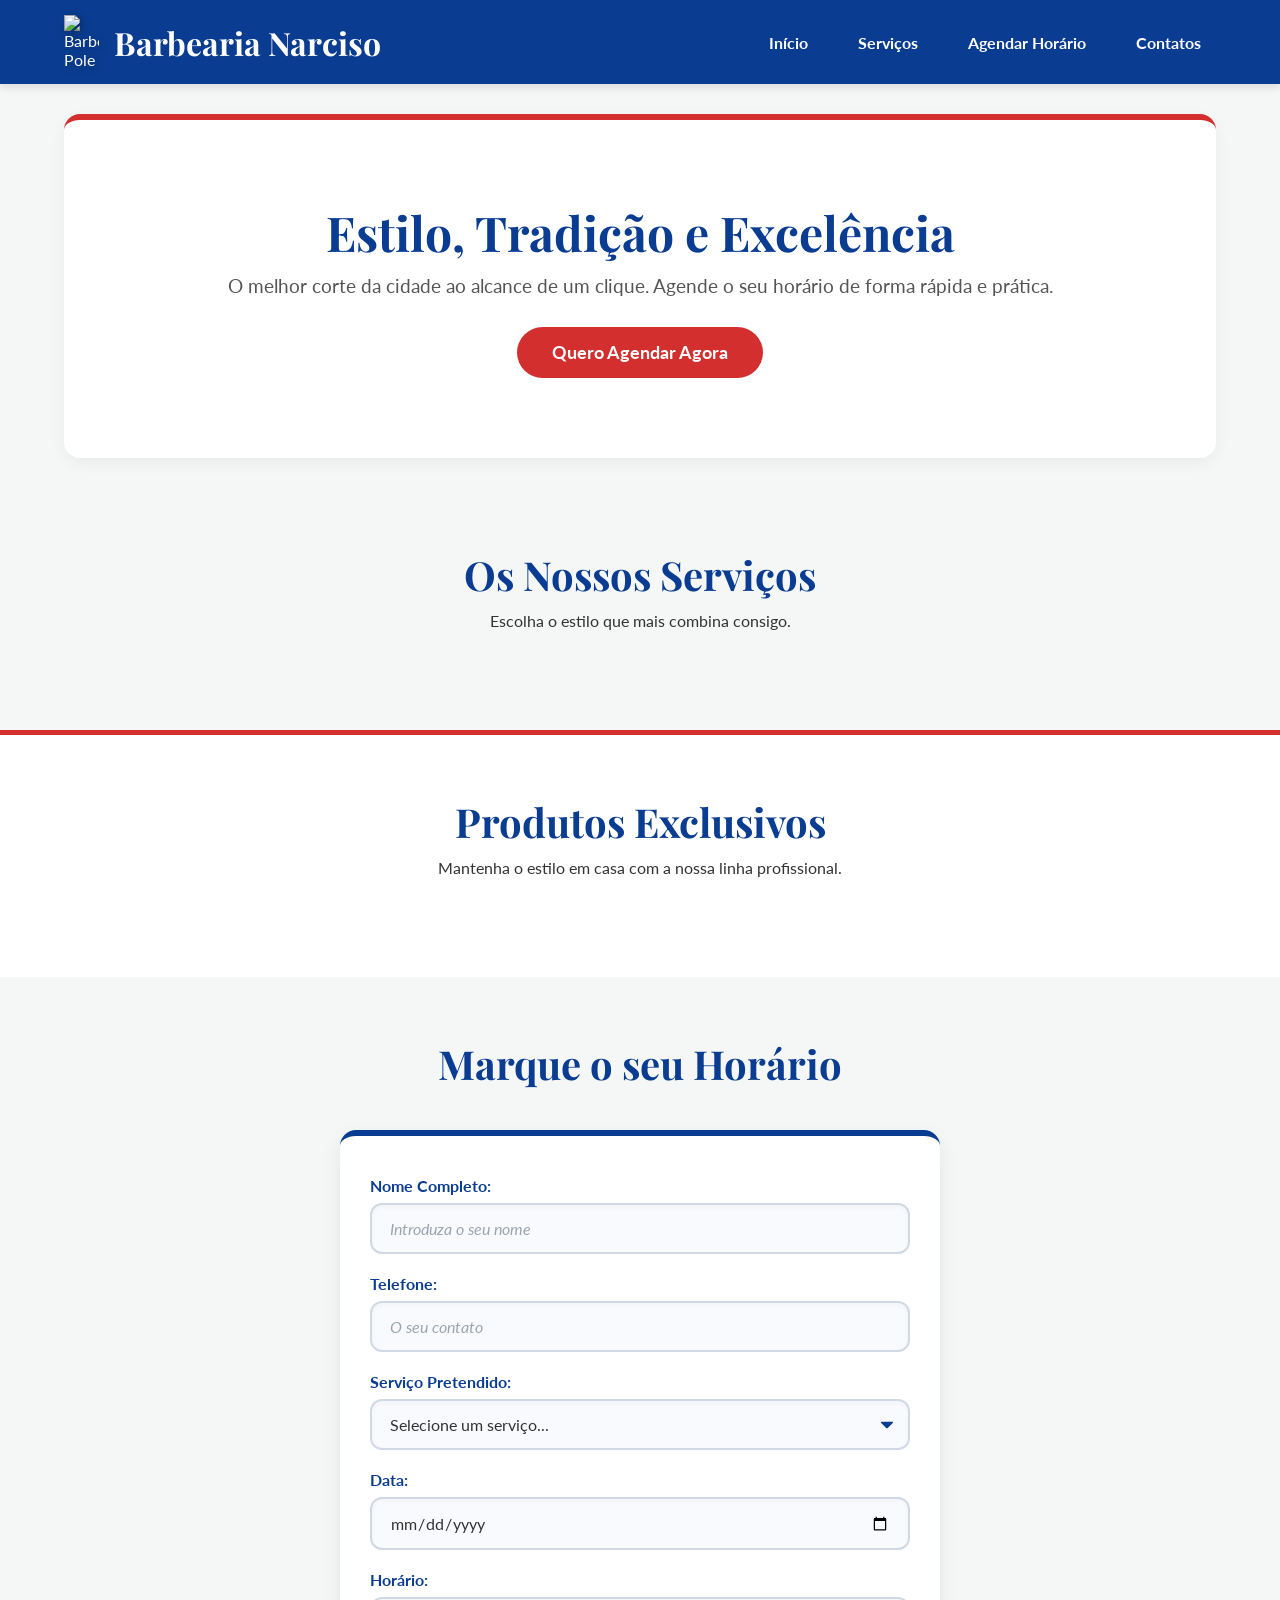
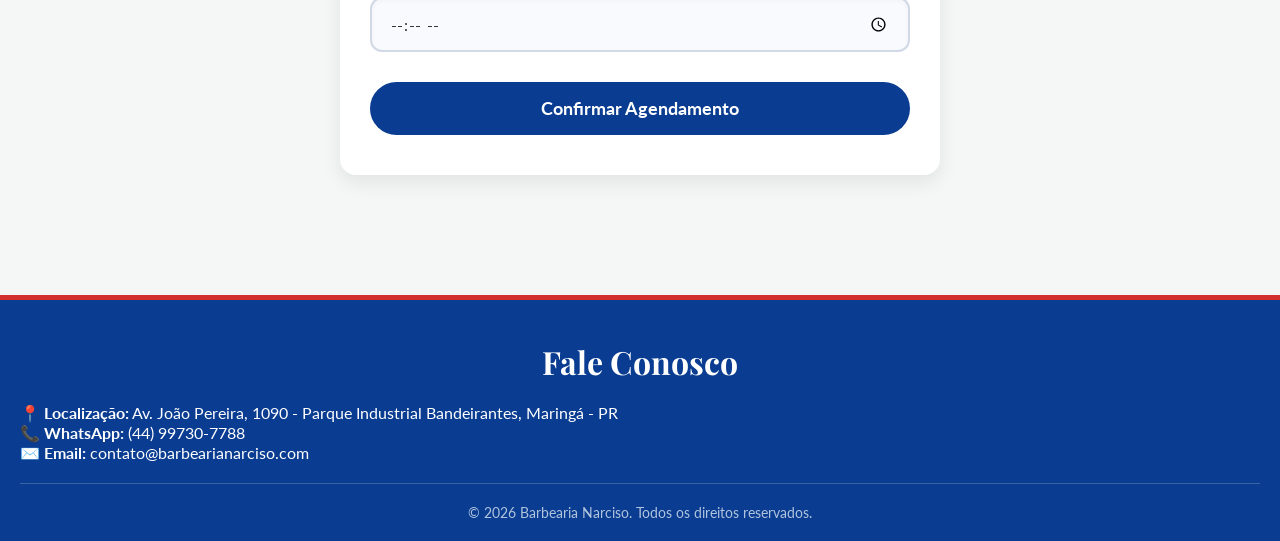
==== commit 539e5d4b: "Correção gramatical" ====
--- a/index.html
+++ b/index.html
@@ -103,7 +103,7 @@
         <div class="info-rodape">
             <h2>Fale Conosco</h2>
             <div class="lista-contatos">
-                <p>📍 <strong>Morada:</strong> Av. João Pereira, 1090 - Parque Industrial Bandeirantes, Maringá - PR</p>
+                <p>📍 <strong>Localização:</strong> Av. João Pereira, 1090 - Parque Industrial Bandeirantes, Maringá - PR</p>
                 <p>📞 <strong>WhatsApp:</strong> (44) 99730-7788</p>
                 <p>✉️ <strong>Email:</strong> contato@barbearianarciso.com</p>
             </div>
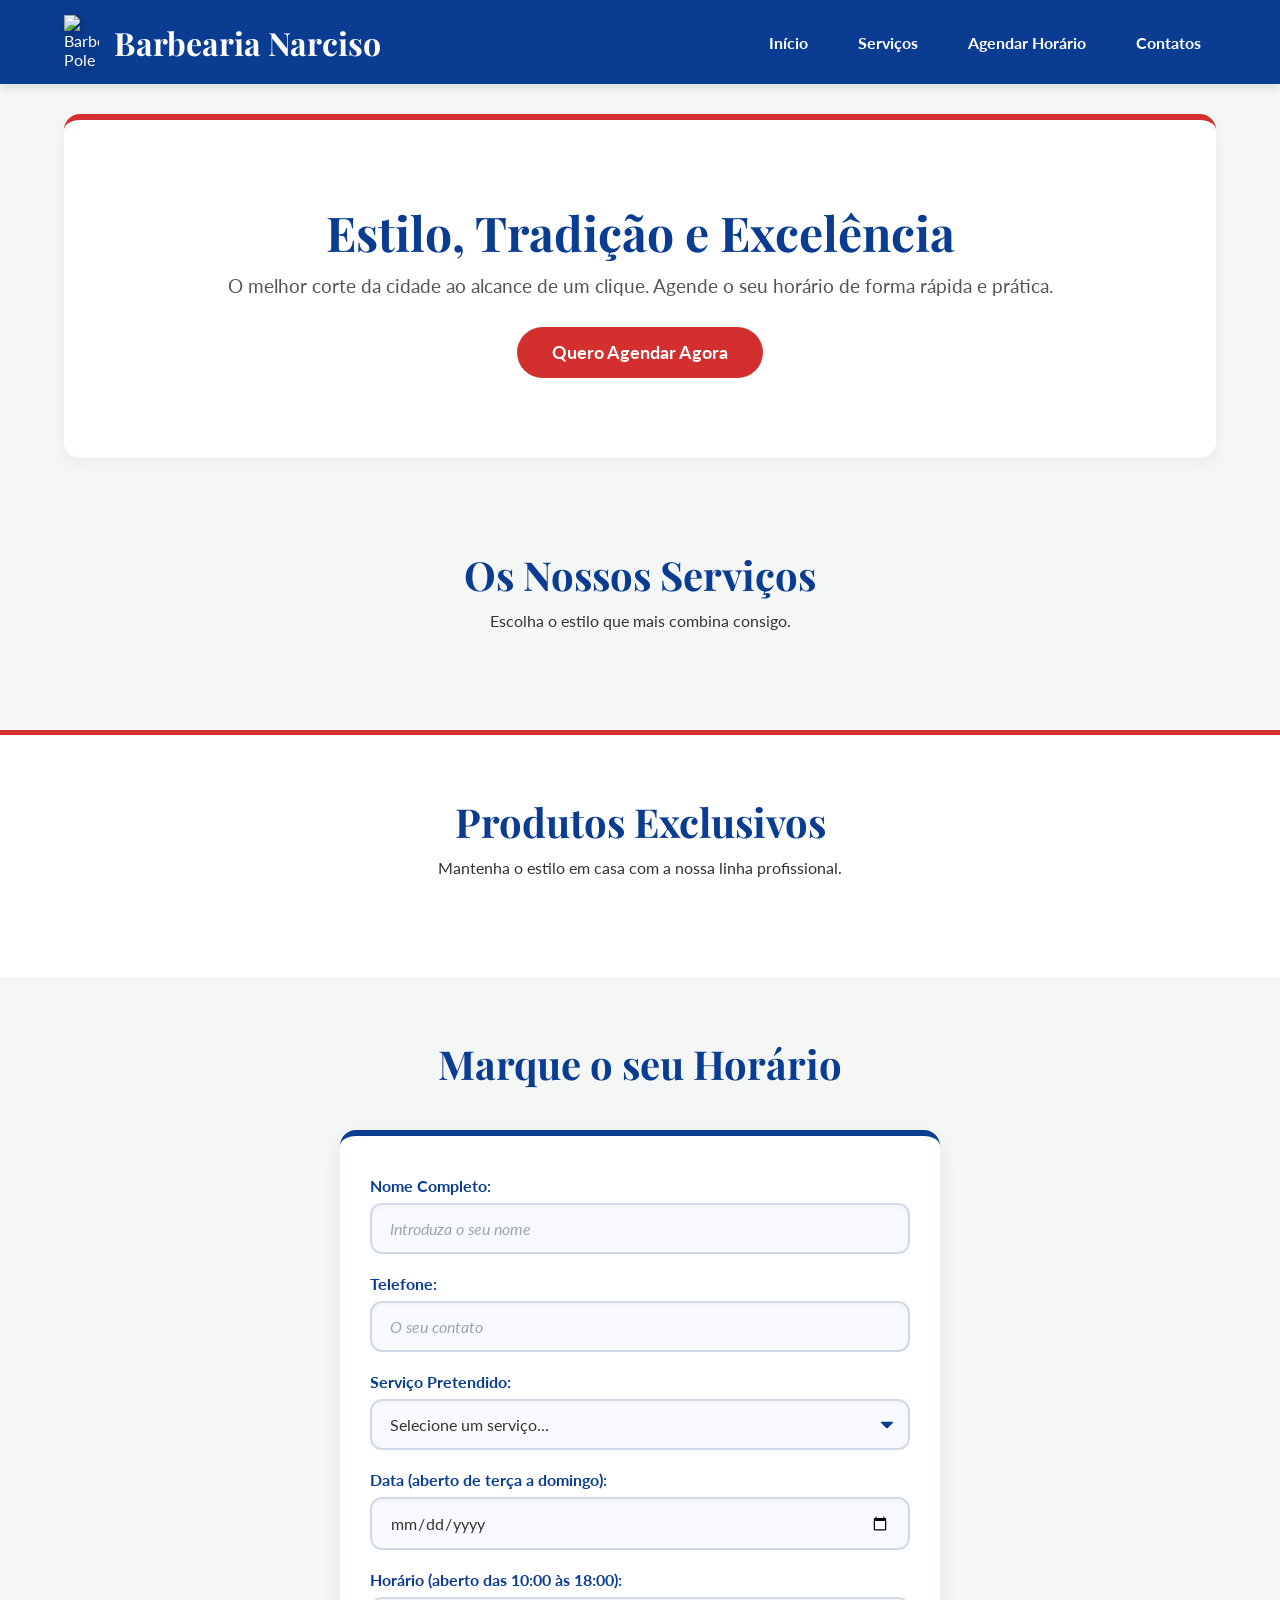
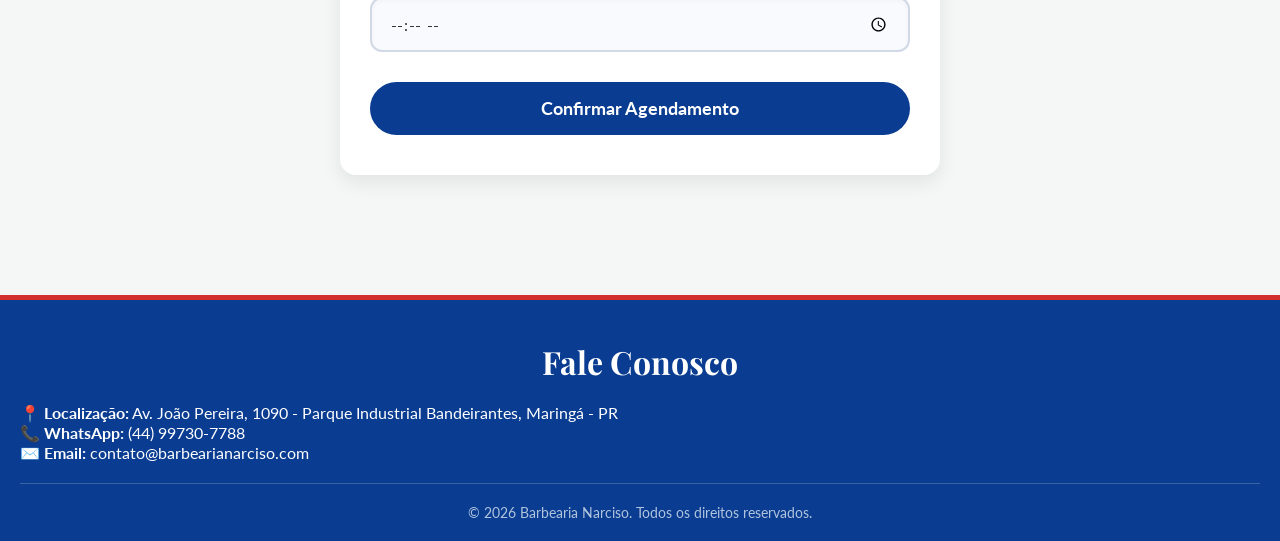
==== commit 23cb6f27: "Melhoria de UX" ====
--- a/index.html
+++ b/index.html
@@ -85,12 +85,12 @@
                 </div>
 
                 <div class="grupo-input">
-                    <label for="data">Data:</label>
+                    <label for="data">Data (aberto de terça a domingo):</label>
                     <input type="date" id="data" name="data" required>
                 </div>
 
                 <div class="grupo-input">
-                    <label for="hora">Horário:</label>
+                    <label for="hora">Horário (aberto das 10:00 às 18:00):</label>
                     <input type="time" id="hora" name="hora" min="10:00" max="18:00" required>
                 </div>
 
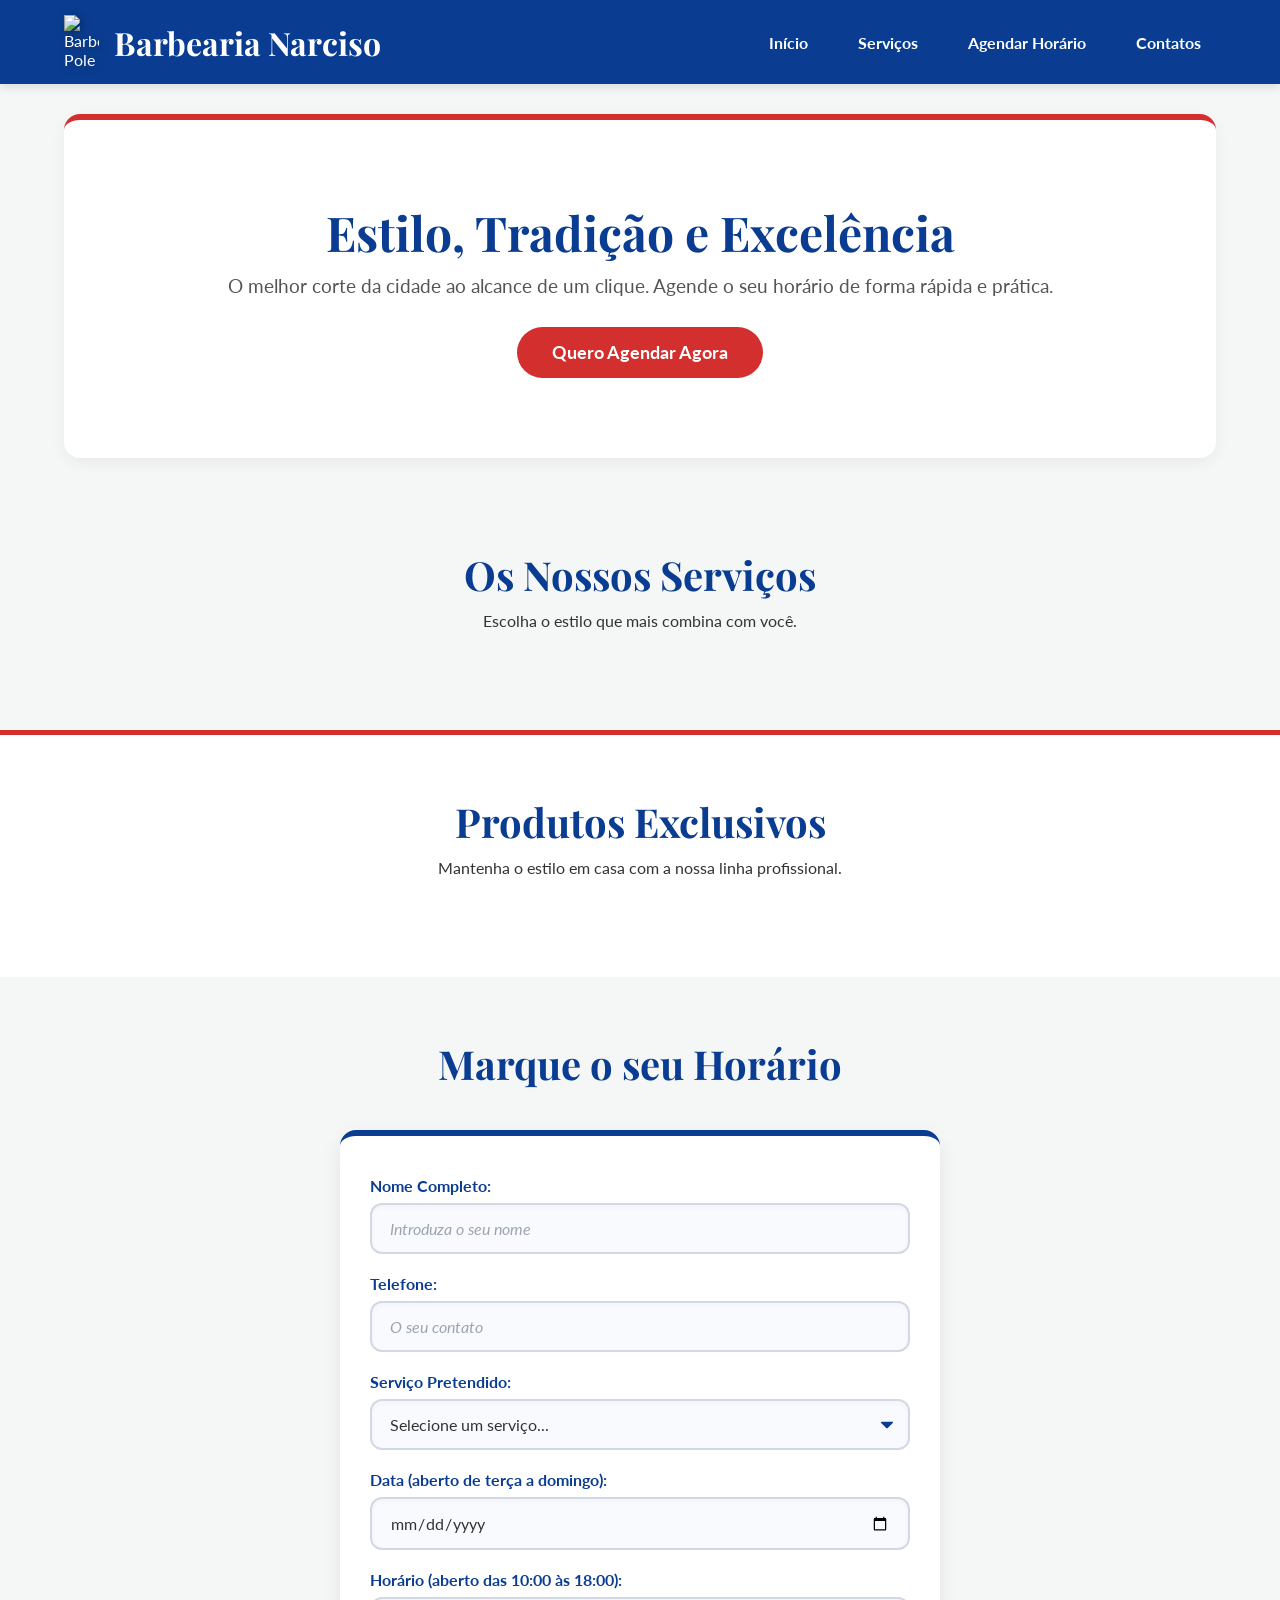
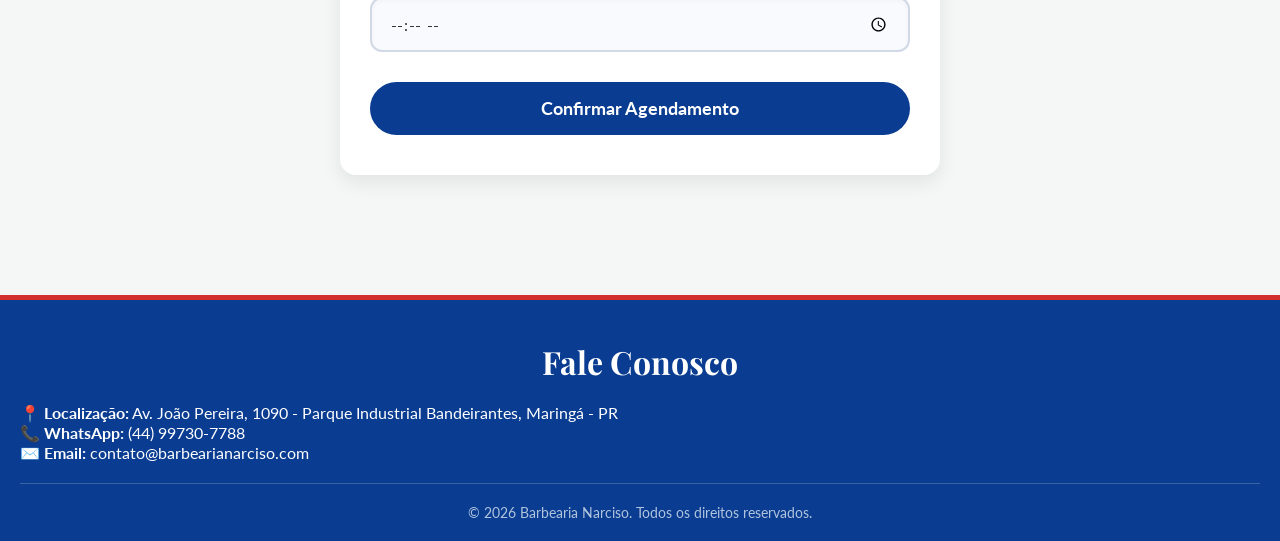
==== commit ea27b070: "Correção de gramática" ====
--- a/index.html
+++ b/index.html
@@ -46,7 +46,7 @@
 
         <section id="servicos">
             <h2>Os Nossos Serviços</h2>
-            <p>Escolha o estilo que mais combina consigo.</p>
+            <p>Escolha o estilo que mais combina com você.</p>
             <div id="lista-servicos" class="grid-servicos">
                 </div>
         </section>
